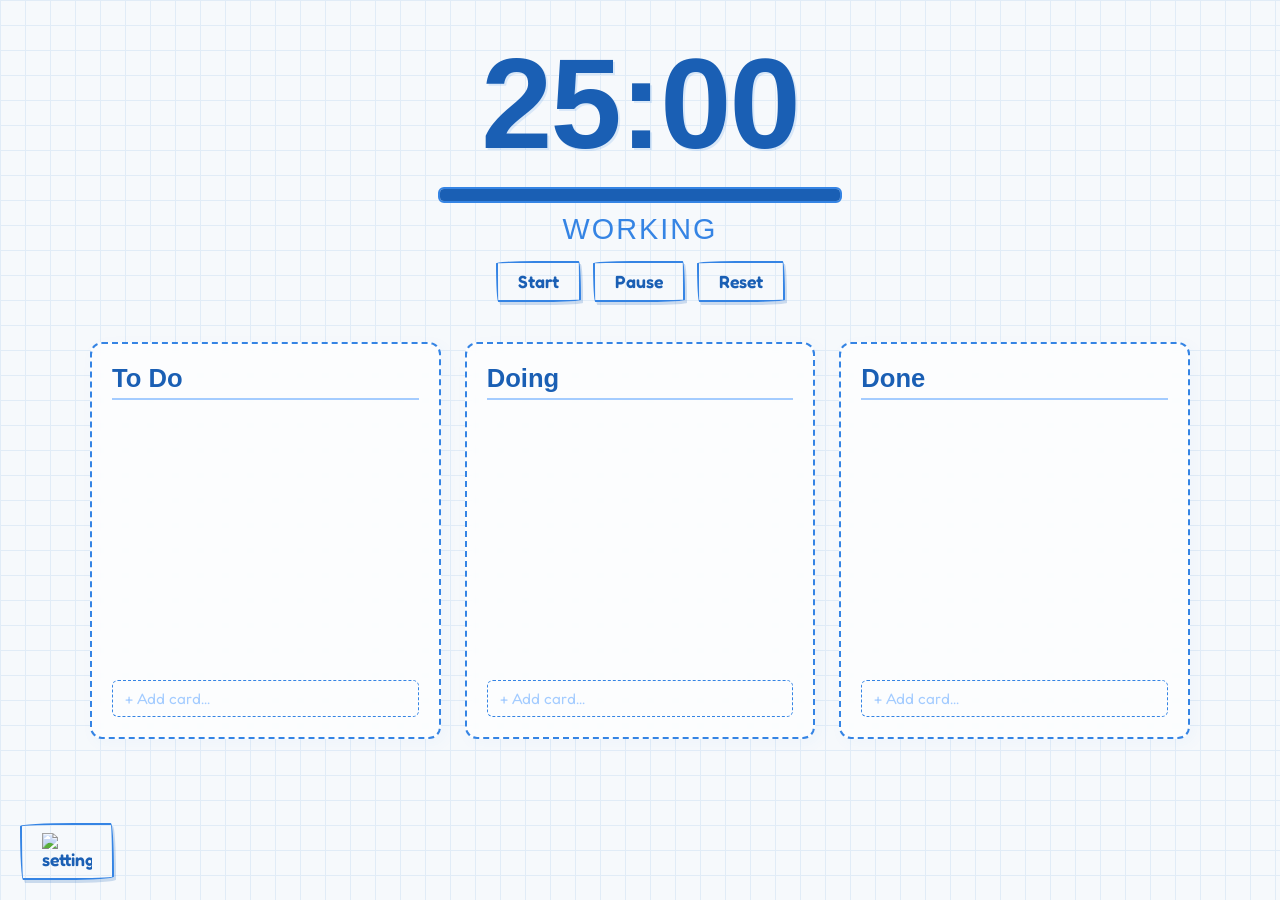
==== index.html @ 04c6e61c "Move index.html to root; fix asset paths Rename src/index.html to index.html and update asset refere" ====
<!DOCTYPE html>
<html lang="en">
    <head>
        <meta charset="UTF-8">
        <meta name="viewport" content="width=device-width, initial-scale=1.0">
        <title>Productivity app</title>
        <link rel="preconnect" href="https://fonts.googleapis.com">
        <link rel="preconnect" href="https://fonts.gstatic.com" crossorigin>
        <link href="https://fonts.googleapis.com/css2?family=Architects_Daughter&family=Fredoka:wght@300..700&display=swap" rel="stylesheet">   
        <link rel="stylesheet" href="src/main.css">

    </head>
    <body id="body">
        <h1 id="time">20:00</h1>
        <div class="progressContainer">
            <div id="progressBar"></div>
        </div>
        <div id="timerStatus"></div>
        <div class="timerControls">
            <button id="start" onclick="startTimer()">Start</button>  
            <button id="pause" onclick="pauseTimer()">Pause</button>  
            <button id="reset" onclick="resetTimer()">Reset</button> 
        </div>
        <div class="kanaban">
            <section class="kanaban-column" id="todo-column">
                <h2>To Do</h2>
                <div class="task-list" ondragover="allowDrop(event)" ondrop="drop(event)">
                </div>
                <div class="addTask">
                    <input type="text" placeholder="+ Add card..." onkeydown="handleNewCard(event, 'todo-column')">
                </div>
            </section>
            <section class="kanaban-column" id="doing-column">
                <h2>Doing</h2>
                <div class="task-list" ondragover="allowDrop(event)" ondrop="drop(event)"></div>
                <div class="addTask">
                    <input type="text" placeholder="+ Add card..." onkeydown="handleNewCard(event, 'doing-column')">
                </div>
            </section>
            <section class="kanaban-column" id="done-column">
                <h2>Done</h2>
                <div class="task-list" ondragover="allowDrop(event)" ondrop="drop(event)"></div>
                <div class="addTask">
                    <input type="text" placeholder="+ Add card..." onkeydown="handleNewCard(event, 'done-column')">
                </div>
            </section>
        </div>
        <button id="settingsBtn" class="clearBtn" onclick="openSettings()"><img style="width: 10vw; max-width: 50px;" src="./res/gear.svg" alt="settings"></button>
        <div id="settingsDIV" class="settings hidden">
            <form onsubmit="handleSettings(event)">
                <label for="workTime">Work Time:</label>
                    <input value="25" min="0.1" step="any" name="workTime_S" id="workTime" type="number">
                <label for="breakTime">Break Time:</label>
                   <input value="5" min="0.1" step="any" name="breakTime_S" id="breakTime" type="number">
                <label for="doDiffrentBreaks">Enable short and long breaks:</label>
                    <input checked type="checkbox" name="doDiffrentBreaks_S" id="doDiffrentBreaks">
                <label for="startAfterR">Start timer when Reset is pressed?</label>
                    <input checked type="checkbox" name="startAfterR_S" id="startAfterR">
                <button type="submit">Save</button>
                <button id="resetBtn" type="button" onclick="resetSettings();">Reset</button>
                <button id="closeSettings-Btn" type="button" onclick="closeSettings()">&times;</button>
                <p>Made by <a href="github.com/sagrusea">sagrusea &hearts;</a></p>
            </form>
        </div>
    </body>
    <script src="src/scripts.js"></script>
</html>
---- src/main.css ----
:root {
    --ink-dark: #1a5fb4;
    --ink-medium: #3584e4;
    --ink-light: #a4ccff;
    --paper-bg: #f6f9fc;
    --grid-line: #e1ecf7;
}

body, html {
    margin: 0;
    padding: 0;
    height: 100%;
    box-sizing: border-box;
}

body {
    background-color: var(--paper-bg);
    background-image: 
        linear-gradient(var(--grid-line) 1px, transparent 1px),
        linear-gradient(90deg, var(--grid-line) 1px, transparent 1px);
    background-size: 25px 25px;
    font-family: "Fredoka", sans-serif;
    color: var(--ink-dark);
    display: flex;
    flex-direction: column;
    align-items: center;
    padding: 30px 20px;
    transition: background-color 0.5s ease;;
}

#time {
    font-family: "Architects Daughter", cursive, sans-serif;
    font-size: 8rem;
    font-weight: bold;
    margin: 0;
    text-shadow: 2px 2px 0px rgba(53, 132, 228, 0.15);
    letter-spacing: -2px;
}

#timerStatus {
    font-family: "Architects Daughter", cursive, sans-serif;
    font-size: 1.8rem;
    text-transform: uppercase;
    margin-top: -10px;
    margin-bottom: 15px;
    letter-spacing: 2px;
    color: var(--ink-medium);
}

.timerControls {
    display: flex;
    gap: 12px;
    margin-bottom: 40px;
}

button {
    font-family: "Fredoka", sans-serif;
    background-color: transparent;
    border: 2px solid var(--ink-medium);
    color: var(--ink-dark);
    padding: 8px 20px;
    font-size: 1.1rem;
    font-weight: 600;
    border-radius: 255px 15px 225px 15px/15px 225px 15px 255px;
    cursor: pointer;
    box-shadow: 2px 3px 0px rgba(26, 95, 180, 0.2);
    transition: all 0.15s ease-in-out;
}

button:hover {
    transform: translate(1px, 2px);
    box-shadow: 3px 5px 0px rgba(26, 95, 180, 0.3);
}

button:active {
    transform: translate(1px, 2px);
    box-shadow: 0px 0px 0px transparent;
}

button:disabled {
    cursor: not-allowed;
    background: transparent;
    border-color: var(--ink-light);
    color: var(--ink-light);
    box-shadow: none;
}

.kanaban {
    display: flex;
    gap: 24px;
    width: 100%;
    max-width: 1100px;
    justify-content: space-between;
    align-items: flex-start;
    margin-bottom: 60px;
}

.kanaban-column {
    flex: 1;
    background: rgba(255, 255, 255, 0.7);
    -webkit-backdrop-filter: blur(4px);
    backdrop-filter: blur(4px);
    border: 2px dashed var(--ink-medium);
    border-radius: 12px;
    padding: 20px;
    display: flex;
    flex-direction: column;
    box-shadow: 4px 4px 15px rgba(53, 132, 228, 0.04);
}

.kanaban-column h2 {
    font-family: "Architects Daughter", cursive, sans-serif;
    margin: 0 0 15px 0;
    font-size: 1.6rem;
    border-bottom: 2px solid var(--ink-light);
    padding-bottom: 5px;
    color: var(--ink-dark);
}

.task-list {
    min-height: 250px;
    display: flex;
    flex-direction: column;
    gap: 12px;
}

.task-card {
    background: #ffffff;
    border: 2px solid var(--ink-medium);
    border-radius: 8px 4px 8px 5px/4px 8px 5px 7px;
    padding: 12px 14px;
    cursor: grab;
    display: flex;
    justify-content: space-between;
    align-items: center;
    box-shadow: 2px 3px 6px rgba(26, 95, 180, 0.08);
    transition: transform 0.2s ease-in-out, box-shadow 0.2s ease-in-out;
}

.task-card:active {
    cursor: grabbing;
}

.task-card p {
    margin: 0;
    font-size: 1.05rem;
    font-weight: 500;
    word-break: break-word;
    padding-right: 10px;
}

.delete-card-btn {
    background: none;
    border: none;
    box-shadow: none;
    color: #ff4d4d;
    font-size: 1.5rem;
    line-height: 1;
    cursor: pointer;
    padding: 0 4px;
    opacity: 0;
    visibility: hidden;
    transition: opacity 0.15s ease-in-out, visibility 0.15s ease-in-out, transform 0.1s ease-in-out;
}

.delete-card-btn:hover {
    background: none;
    box-shadow: none;
    transform: scale(1.2);
}

.task-card:hover .delete-card-btn {
    opacity: 1;
    visibility: visible;
}

.addTask {
    margin-top: 15px;
}

.addTask input {
    width: 100%;
    box-sizing: border-box;
    padding: 8px 12px;
    border: 1px dashed var(--ink-medium);
    background: transparent;
    border-radius: 6px;
    color: var(--ink-dark);
    font-family: "Fredoka", sans-serif;
    font-size: 0.95rem;
}

.addTask input::placeholder {
    color: var(--ink-light);
}

.addTask input:focus {
    outline: none;
    border: 2px solid var(--ink-dark);
    background: #ffffff;
}

#settingsBtn {
    position: fixed;
    bottom: 20px;
    left: 20px;
    z-index: 10;
}

#settingsBtn img {
    width: 32px;
    height: 32px;
    transition: transform 0.4s ease;
}

#settingsBtn:hover img {
    transform: rotate(45deg);
}

.settings {
    position: fixed;
    top: 50%;
    left: 50%;
    transform: translate(-50%, -50%);
    background: #ffffff;
    border: 3px solid var(--ink-dark);
    border-radius: 12px;
    padding: 30px;
    box-shadow: 0 10px 30px rgba(26, 95, 180, 0.25);
    z-index: 100;
    width: 320px;
}

.settings form {
    display: flex;
    flex-direction: column;
    gap: 12px;
}

.settings label {
    font-size: 1rem;
    font-weight: 600;
}

.settings input[type="number"] {
    padding: 6px 10px;
    border: 2px solid var(--ink-medium);
    border-radius: 6px;
    font-family: "Fredoka", sans-serif;
    color: var(--ink-dark);
}

.settings button[type="submit"] {
    margin-top: 10px;
    background-color: var(--ink-medium);
    color: #ffffff;
}

.settings button[type="submit"]:hover {
    background-color: var(--ink-dark);
}

#resetBtn {
    background-color: #ffefef;
    border-color: #ff4d4d;
    color: #cc0000;
}

#resetBtn:hover {
    background-color: #ffdddd;
}

.progressContainer {
    width: 100%;
    max-width: 400px;
    height: 12px;
    min-height: 12px;
    border: 2px solid var(--ink-medium);
    border-radius: 6px;
    margin: 10px auto 20px auto;
    background-color: transparent;
    overflow: hidden;
    box-shadow: inset 1px 1px 4px rgba(53, 132, 228, 0.05);
}

#progressBar {
    height: 100%;
    width: 100%;
    background-color: var(--ink-dark);
    transition: width 1s linear, background-color 0.5s ease;
}

.hidden {
    display: none !important;
}
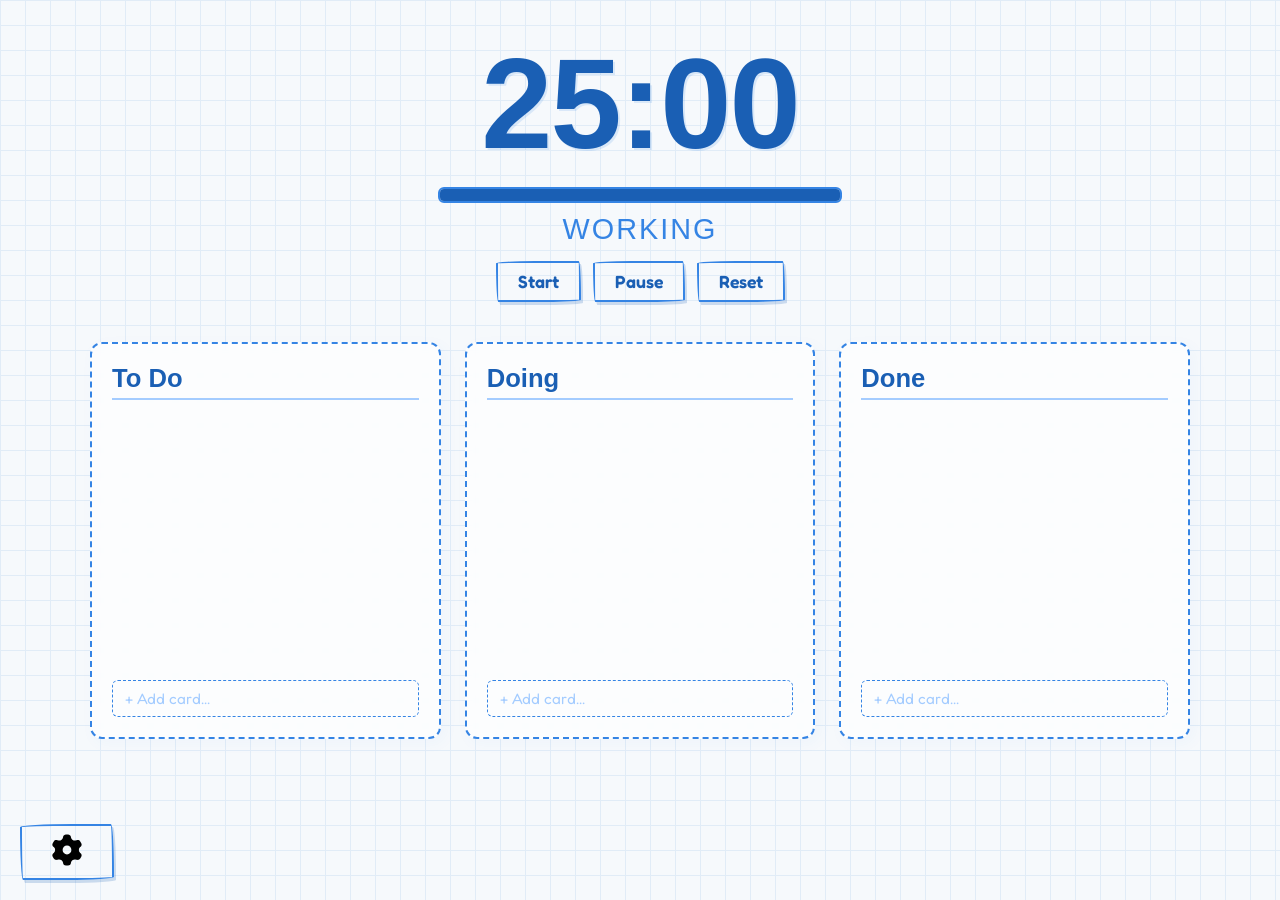
==== commit 3e231053: "Update index.html" ====
--- a/index.html
+++ b/index.html
@@ -45,7 +45,7 @@
                 </div>
             </section>
         </div>
-        <button id="settingsBtn" class="clearBtn" onclick="openSettings()"><img style="width: 10vw; max-width: 50px;" src="./res/gear.svg" alt="settings"></button>
+        <button id="settingsBtn" class="clearBtn" onclick="openSettings()"><img style="width: 10vw; max-width: 50px;" src="./src/res/gear.svg" alt="settings"></button>
         <div id="settingsDIV" class="settings hidden">
             <form onsubmit="handleSettings(event)">
                 <label for="workTime">Work Time:</label>
